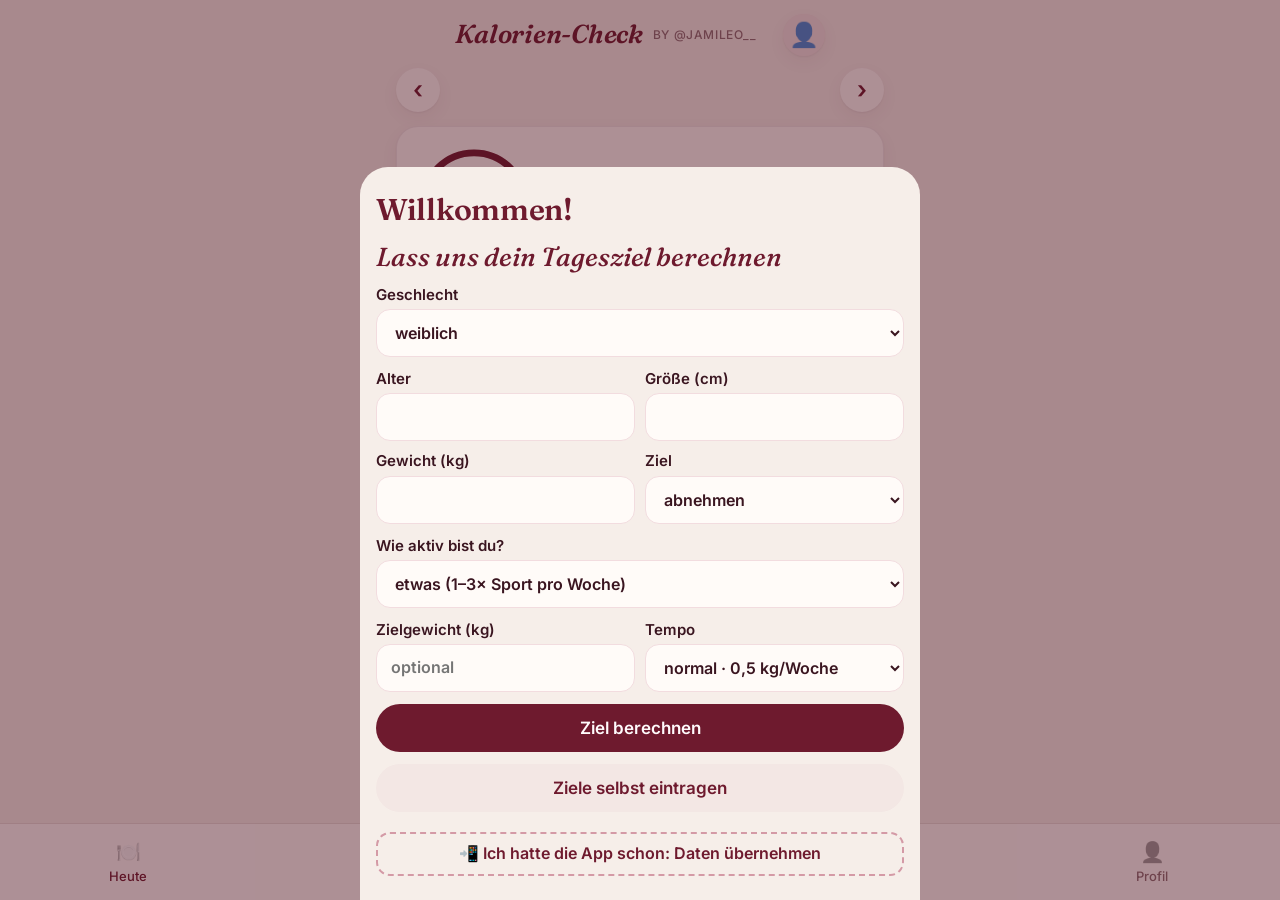
==== index.html @ defc7c7c "Neues Design „Rosé Editorial“: Fraunces und Inter, ruhigere Farben, hell als Standard - Schriften Fr" ====
<!doctype html>
<html lang="de">
<head>
<meta charset="utf-8">
<meta name="viewport" content="width=device-width, initial-scale=1, viewport-fit=cover">
<title>jamileo Kalorien-Check</title>
<meta name="description" content="Kalorien, Protein und Makros einfach tracken. Mit den Lebensmitteln aus den @jamileo__ Kalorien-Checks.">
<meta name="theme-color" content="#F6EEE9">
<meta name="apple-mobile-web-app-capable" content="yes">
<meta name="apple-mobile-web-app-status-bar-style" content="default">
<meta name="apple-mobile-web-app-title" content="Kalorien-Check">
<link rel="manifest" href="manifest.webmanifest">
<link rel="icon" href="icons/icon-192.png">
<link rel="apple-touch-icon" href="icons/apple-touch-icon.png">
<link rel="stylesheet" href="app.css?v=28">
</head>
<body>

<header class="top">
  <div class="brand">
    <span class="brush dark">Kalorien-Check</span>
    <span class="script handle">by @jamileo__</span>
    <button class="avatar avatar-mini" id="header-avatar" data-view="profile" aria-label="Profil" style="width:42px;height:42px;overflow:hidden;border-radius:50%;flex:none"></button>
  </div>
</header>

<main>
  <!-- Heute -->
  <section id="view-today" class="view">
    <div class="card notice" id="storage-hint" hidden>
      <b id="storage-hint-title"></b>
      <p id="storage-hint-text"></p>
      <div class="btn-row">
        <button class="btn ghost" id="storage-hint-close">Verstanden</button>
      </div>
    </div>
    <div class="daynav">
      <button class="icon-btn" data-day="-1" aria-label="Vorheriger Tag">‹</button>
      <div class="daylabel"><span id="day-name"></span><small id="day-date"></small></div>
      <button class="icon-btn" data-day="1" aria-label="Nächster Tag">›</button>
    </div>
    <div class="card notice refeed" id="refeed-banner" hidden></div>

    <div class="card summary">
      <div class="ring-wrap">
        <svg viewBox="0 0 120 120" class="ring" aria-hidden="true">
          <circle cx="60" cy="60" r="52" class="ring-bg"/>
          <circle cx="60" cy="60" r="52" class="ring-fg" id="ring-fg"/>
        </svg>
        <div class="ring-text">
          <span class="ring-num" id="kcal-left"></span>
          <span class="ring-sub" id="kcal-left-label"></span>
        </div>
      </div>
      <div class="sum-side">
        <div class="sum-row"><span class="emoji">🔥</span><span>Gegessen</span><b id="kcal-eaten"></b></div>
        <div class="sum-row"><span class="emoji">🎯</span><span>Ziel</span><b id="kcal-goal"></b></div>
      </div>
      <div class="avg-deficit" id="avg-deficit"></div>
    </div>

    <div class="card macros" id="macros"></div>

    <div class="card water">
      <div class="water-head">
        <span><span class="emoji">💧</span> Wasser</span>
        <b id="water-text"></b>
      </div>
      <div class="glasses" id="glasses"></div>
    </div>

    <div class="card journal" id="journal"></div>

    <button class="add-line copy" id="copy-day" hidden></button>
    <div id="meals"></div>

    <a class="card insta" href="https://www.instagram.com/jamileo__/" target="_blank" rel="noopener">
      <span class="script">Mehr Kalorien-Checks</span>
      <b>@jamileo__ auf Instagram ›</b>
    </a>
  </section>

  <!-- Trends -->
  <section id="view-week" class="view" hidden>
    <h2 class="brush dark">Trends</h2>
    <div class="seg" id="range-seg">
      <button data-range="7" class="active">7 Tage</button>
      <button data-range="30">30 Tage</button>
      <button data-range="90">90 Tage</button>
    </div>
    <div class="card" id="t-balance"></div>
    <div class="card">
      <h3>Auf einen Blick</h3>
      <p class="muted small">Tippe auf einen Wert, um den Verlauf zu sehen.</p>
      <div class="tiles" id="t-tiles"></div>
    </div>
    <div class="card">
      <h3 id="t-chart-title"></h3>
      <div class="chart" id="t-chart"></div>
      <p class="muted small" id="t-chart-note"></p>
    </div>
    <form class="card form" id="measure-form">
      <h3><span class="emoji">📏</span> Messwerte heute</h3>
      <div class="grid3">
        <label>Gewicht <span><input name="weight" type="number" step="0.1" min="20" max="400" inputmode="decimal"> kg</span></label>
        <label>Taille <span><input name="waist" type="number" step="0.5" min="30" max="250" inputmode="decimal"> cm</span></label>
        <label>Hüfte <span><input name="hip" type="number" step="0.5" min="30" max="250" inputmode="decimal"> cm</span></label>
      </div>
      <button class="btn">Speichern</button>
    </form>
    <div class="card" id="t-times"></div>
    <div class="card" id="t-cycle"></div>
    <div class="card" id="t-share"></div>
  </section>

  <!-- Ideen -->
  <section id="view-ideas" class="view" hidden>
    <h2 class="brush dark">Rezepte</h2>
    <div class="seg" id="recipe-seg">
      <button data-rtab="mine" class="active">Meine Rezepte</button>
      <button data-rtab="ideas">Ideen von jamileo</button>
    </div>
    <div id="mine-pane">
      <input type="search" id="recipe-search" placeholder="Eigene Rezepte durchsuchen …" autocomplete="off">
      <div class="chips" id="recipe-cats"></div>
      <div class="ideas" id="recipe-list"></div>
      <button class="btn" id="recipe-new">+ Neues Rezept</button>
      <details class="card paste-link">
        <summary>Rezept-Link von Freundin einfügen</summary>
        <form class="inline-form" id="paste-form">
          <input id="paste-input" placeholder="Link hier einfügen" autocomplete="off">
          <button class="btn">Übernehmen</button>
        </form>
      </details>
    </div>
    <div id="ideas-pane" hidden>
      <p class="script lead">Nachgekocht? Mit einem Tipp eintragen!</p>
      <div class="ideas" id="ideas-page"></div>
    </div>
    <a class="card insta" href="https://www.instagram.com/jamileo__/" target="_blank" rel="noopener">
      <span class="script">Neue Ideen jede Woche</span>
      <b>@jamileo__ auf Instagram ›</b>
    </a>
  </section>

  <!-- Profil -->
  <section id="view-profile" class="view" hidden>
    <h2 class="brush dark">Profil &amp; Ziele</h2>
    <div class="card me-card">
      <div class="avatar avatar-big" id="profile-avatar" style="width:112px;height:112px;overflow:hidden;border-radius:50%"></div>
      <label class="me-name">Dein Name <input id="profile-name" maxlength="30" placeholder="optional" autocomplete="given-name"></label>
      <div class="btn-row">
        <label class="btn">📷 Foto wählen<input type="file" id="avatar-file" accept="image/*" hidden></label>
        <button type="button" class="btn ghost" id="avatar-emoji-btn">😊 Avatar gestalten</button>
      </div>
      <div class="avatar-maker" id="avatar-maker" hidden>
        <p class="muted small">Emoji</p>
        <div class="emoji-grid" id="emoji-grid"></div>
        <p class="muted small">Farbe</p>
        <div class="color-row" id="color-row"></div>
      </div>
      <button type="button" class="btn danger small-btn" id="avatar-remove" hidden>Bild entfernen</button>
      <p class="muted small">Dein Bild bleibt nur auf diesem Gerät.</p>
    </div>
    </div>
    <form class="card form" id="goals-form">
      <h3>Deine Tagesziele</h3>
      <label>Kalorien <span><input type="number" name="kcal" min="800" max="6000" inputmode="numeric" required> kcal</span></label>
      <label>Protein <span><input type="number" name="p" min="0" max="400" inputmode="numeric" required> g</span></label>
      <label>Kohlenhydrate <span><input type="number" name="kh" min="0" max="800" inputmode="numeric" required> g</span></label>
      <label>Fett <span><input type="number" name="f" min="0" max="300" inputmode="numeric" required> g</span></label>
      <label>Ballaststoffe <span><input type="number" name="fib" min="0" max="100" inputmode="numeric" required> g</span></label>
      <label>Wasser <span><input type="number" name="water" min="0" max="8000" step="250" inputmode="numeric" required> ml</span></label>
      <button class="btn">Ziele speichern</button>
      <button type="button" class="btn ghost" id="recalc">Neu berechnen lassen</button>
      <div id="goal-explain"></div>
    </form>

    <form class="card form" id="settings-form">
      <h3><span class="emoji">⚙️</span> Persönliches</h3>
      <label>Zielgewicht <span><input type="number" name="goalWeight" step="0.1" min="30" max="300" inputmode="decimal" placeholder="optional"> kg</span></label>
      <label>Darstellung
        <select name="theme">
          <option value="auto">Automatisch (wie das Handy)</option>
          <option value="light">Hell</option>
          <option value="dark">Dunkel</option>
        </select>
      </label>
      <label class="check"><input type="checkbox" name="cycle"> Zyklus mittracken</label>
      <p class="muted small">Mit Zyklus-Tracking kannst du deine Periode eintragen. Die App schätzt daraus deine Zyklusphase und zeigt dir nach ein paar Monaten Muster bei Hunger, Energie und Gewicht. Alles bleibt nur auf deinem Gerät. Keine medizinische Auswertung und keine Verhütungsmethode.</p>
      <button class="btn">Speichern</button>
    </form>

    <form class="card form" id="refeed-form">
      <h3><span class="emoji">🍝</span> Refeed Day</h3>
      <p class="muted small">Ein geplanter Tag mit mehr Kalorien, vor allem aus Kohlenhydraten. Viele machen das während einer Diät ein- bis zweimal im Monat, damit das Durchhalten leichter fällt. An diesem Tag hebt die App dein Ziel automatisch an.</p>
      <label class="check"><input type="checkbox" name="on"> Refeed Day einplanen</label>
      <div class="grid2">
        <label>Wochentag
          <select name="weekday">
            <option value="1">Montag</option><option value="2">Dienstag</option><option value="3">Mittwoch</option><option value="4">Donnerstag</option>
            <option value="5">Freitag</option><option value="6" selected>Samstag</option><option value="0">Sonntag</option>
          </select>
        </label>
        <label>Rhythmus
          <select name="every"><option value="1">jede Woche</option><option value="2" selected>alle 2 Wochen</option></select>
        </label>
      </div>
      <label>Extra-Kalorien <span><input type="number" name="extra" min="100" max="1500" step="50" inputmode="numeric"> kcal</span></label>
      <p class="muted small" id="refeed-hint"></p>
      <div class="btn-row">
        <button class="btn">Speichern</button>
        <button type="button" class="btn ghost" id="refeed-ics">Erinnerung in den Kalender</button>
      </div>
    </form>

    <form class="card form" id="reminder-form">
      <h3><span class="emoji">💧</span> Trink-Erinnerung</h3>
      <p class="muted small">Web-Apps dürfen auf dem iPhone keine Erinnerungen von selbst schicken. Deshalb legt die App sie in deinem Kalender an. Dort kannst du sie jederzeit wieder löschen.</p>
      <div class="grid2">
        <label>Von <input type="time" name="from" value="09:00" required></label>
        <label>Bis <input type="time" name="to" value="19:00" required></label>
      </div>
      <label>Alle
        <select name="every"><option value="60">1 Stunde</option><option value="120" selected>2 Stunden</option><option value="180">3 Stunden</option></select>
      </label>
      <button class="btn">Erinnerungen in den Kalender</button>
    </form>

    <div class="card" id="install-card">
      <h3><span class="emoji">📱</span> Als App aufs Handy</h3>
      <p id="install-text">iPhone: In Safari auf „Teilen“ tippen, dann „Zum Home-Bildschirm“.<br>Android: Im Browser-Menü „App installieren“ oder „Zum Startbildschirm hinzufügen“.</p>
      <button class="btn" id="install-btn" hidden>App installieren</button>
    </div>

    <form class="card form" id="feedback-form" hidden>
      <h3><span class="emoji">💌</span> Feedback</h3>
      <p class="muted">Was gefällt dir, was fehlt? Welches Lebensmittel oder welche Idee wünschst du dir? Wir lesen alles!</p>
      <textarea name="message" rows="4" maxlength="2000" required placeholder="Deine Nachricht …"></textarea>
      <button class="btn">Feedback senden</button>
      <p class="muted small">Anonym: Wir sehen nur deine Nachricht, keinen Namen und keine E-Mail-Adresse.</p>
    </form>

    <div class="card">
      <h3><span class="emoji">📲</span> Daten von der alten App übernehmen</h3>
      <p class="muted">Öffne die alte App, tippe dort auf „Daten kopieren“ und komm dann hierher zurück.</p>
      <button class="btn ghost" data-move-paste>Daten einfügen</button>
    </div>

    <div class="card">
      <h3><span class="emoji">🗑️</span> Daten löschen</h3>
      <p class="muted">Löscht alle Einträge, Ziele und eigenen Lebensmittel auf diesem Gerät.</p>
      <button class="btn danger" id="reset">Alle Daten löschen</button>
    </div>

    <p class="muted small legal"><a href="datenschutz.html">Datenschutz</a> · <a href="impressum.html">Impressum</a></p>
    <p class="muted small">Alle Nährwerte sind Richtwerte. Die App ersetzt keine ärztliche oder ernährungsfachliche Beratung. Barcode-Daten: Open Food Facts (ODbL).</p>
  </section>
</main>

<nav class="tabs">
  <button data-view="today" class="active"><span class="emoji">🍽️</span>Heute</button>
  <button data-view="ideas"><span class="emoji">📖</span>Rezepte</button>
  <button class="add-fab" id="fab" aria-label="Essen hinzufügen">+</button>
  <button data-view="week"><span class="emoji">📊</span>Trends</button>
  <button data-view="profile"><span class="emoji">👤</span>Profil</button>
</nav>

<!-- Add-food sheet -->
<div class="sheet-backdrop" id="sheet" hidden>
  <div class="sheet" role="dialog" aria-modal="true" aria-labelledby="sheet-title">
    <div class="sheet-head">
      <h2 id="sheet-title" class="brush dark">Hinzufügen</h2>
      <button class="icon-btn" id="sheet-close" aria-label="Schließen">✕</button>
    </div>

    <div class="seg" id="add-tabs">
      <button data-tab="search" class="active">Liste</button>
      <button data-tab="ideas">Rezepte</button>
      <button data-tab="manual">Manuell</button>
      <button data-tab="scan">Scannen</button>
    </div>

    <div class="tab" data-tab="search">
      <form id="search-form" role="search" action="#">
        <input type="search" id="search" enterkeyhint="search" placeholder="Lebensmittel suchen …" autocomplete="off">
      </form>
      <div id="online"></div>
      <div class="chips" id="cats"></div>
      <div class="list" id="food-list"></div>
    </div>

    <div class="tab" data-tab="ideas" hidden>
      <div class="ideas compact" id="ideas-sheet"></div>
    </div>

    <form class="tab form" data-tab="manual" id="manual-form" hidden>
      <label>Name <input name="name" required maxlength="80" placeholder="z. B. Proteinriegel"></label>
      <div class="seg small" id="manual-basis">
        <button type="button" data-basis="100" class="active">pro 100 g</button>
        <button type="button" data-basis="portion">pro Portion</button>
      </div>
      <div class="grid2">
        <label>kcal <input name="kcal" type="number" step="any" min="0" inputmode="decimal" required></label>
        <label>Protein (g) <input name="p" type="number" step="any" min="0" inputmode="decimal" value="0"></label>
        <label>Kohlenhydrate (g) <input name="kh" type="number" step="any" min="0" inputmode="decimal" value="0"></label>
        <label>Fett (g) <input name="f" type="number" step="any" min="0" inputmode="decimal" value="0"></label>
        <label>Ballaststoffe (g) <input name="fib" type="number" step="any" min="0" inputmode="decimal" value="0"></label>
      </div>
      <input type="hidden" name="barcode">
      <label class="check"><input type="checkbox" name="save" checked> In „Eigene“ speichern</label>
      <button class="btn">Weiter</button>
    </form>

    <div class="tab" data-tab="scan" hidden>
      <div class="scan-box">
        <video id="scan-video" playsinline muted></video>
        <div class="scan-frame"></div>
      </div>
      <p class="muted center" id="scan-status">Die Kamera startet automatisch, sobald du hier bist.</p>
      <button class="btn" id="scan-start">Kamera starten</button>
      <form class="inline-form" id="barcode-form">
        <input id="barcode-input" inputmode="numeric" pattern="[0-9]{6,14}" placeholder="oder Barcode eintippen">
        <button class="btn">Suchen</button>
      </form>
    </div>

    <!-- Amount step, shared by all sources -->
    <form class="tab form" data-tab="amount" id="amount-form" hidden>
      <div class="pick-row">
        <div class="pick">
          <b id="pick-name"></b>
          <small id="pick-base"></small>
        </div>
        <button type="button" class="fav" id="fav-toggle" aria-label="Zu Favoriten hinzufügen">☆</button>
      </div>
      <label>Menge
        <div class="amount-row">
          <input type="number" id="amount" min="0" step="any" inputmode="decimal" required aria-label="Menge">
          <select id="amount-unit" aria-label="Einheit"></select>
        </div>
      </label>
      <div class="chips" id="quick-amounts"></div>
      <div class="grid2">
        <label>Mahlzeit
          <select id="slot"></select>
        </label>
        <label>Uhrzeit
          <input type="time" id="entry-time">
        </label>
      </div>
      <div class="preview" id="pick-preview"></div>
      <button class="btn" id="amount-submit">Hinzufügen</button>
      <button type="button" class="btn danger" id="entry-delete" hidden>Eintrag löschen</button>
    </form>
  </div>
</div>

<!-- First start -->
<div class="sheet-backdrop" id="onboard" hidden>
  <div class="sheet">
    <h2 class="brush dark">Willkommen!</h2>
    <p class="script lead">Lass uns dein Tagesziel berechnen</p>
    <form class="form" id="onboard-form">
      <label>Geschlecht
        <select name="sex"><option value="w">weiblich</option><option value="m">männlich</option><option value="d">divers / keine Angabe</option></select>
      </label>
      <div class="grid2">
        <label>Alter <input name="age" type="number" min="14" max="100" inputmode="numeric" required></label>
        <label>Größe (cm) <input name="height" type="number" min="120" max="230" inputmode="numeric" required></label>
        <label>Gewicht (kg) <input name="weight" type="number" step="0.1" min="35" max="300" inputmode="decimal" required></label>
        <label>Ziel
          <select name="goal"><option value="lose">abnehmen</option><option value="keep">halten</option><option value="gain">zunehmen</option></select>
        </label>
      </div>
      <label>Wie aktiv bist du?
        <select name="activity">
          <option value="1.2">kaum (Büro, wenig Bewegung)</option>
          <option value="1.375" selected>etwas (1–3× Sport pro Woche)</option>
          <option value="1.55">aktiv (3–5× Sport pro Woche)</option>
          <option value="1.725">sehr aktiv (fast täglich Sport)</option>
        </select>
      </label>
      <div class="grid2" id="pace-row">
        <label>Zielgewicht (kg) <input name="goalWeight" type="number" step="0.1" min="35" max="300" inputmode="decimal" placeholder="optional"></label>
        <label>Tempo
          <select name="pace">
            <option value="0.25">gemütlich · 0,25 kg/Woche</option>
            <option value="0.5" selected>normal · 0,5 kg/Woche</option>
            <option value="0.75">zügig · 0,75 kg/Woche</option>
          </select>
        </label>
      </div>
      <div class="preview" id="onboard-preview" hidden></div>
      <div id="onboard-explain" hidden></div>
      <button class="btn">Ziel berechnen</button>
      <button type="button" class="btn ghost" id="onboard-skip">Ziele selbst eintragen</button>
      <button type="button" class="add-line" data-move-paste>📲 Ich hatte die App schon: Daten übernehmen</button>
    </form>
  </div>
</div>

<!-- Recipe editor -->
<div class="sheet-backdrop" id="recipe-sheet" hidden>
  <div class="sheet" role="dialog" aria-modal="true" aria-labelledby="recipe-title">
    <div class="sheet-head">
      <h2 id="recipe-title" class="brush dark">Neues Rezept</h2>
      <button class="icon-btn" id="recipe-close" aria-label="Schließen">✕</button>
    </div>
    <form class="form" id="recipe-form">
      <label>Name <input name="title" required maxlength="80" placeholder="z. B. Overnight Oats"></label>
      <div class="grid2">
        <label>Kategorie <select name="cat"></select></label>
        <label>Portionen <input name="portions" type="number" min="1" max="20" step="1" value="1" inputmode="numeric" required></label>
      </div>
      <h3>Zutaten</h3>
      <div id="ing-list"></div>
      <div class="ing-search">
        <input type="search" id="ing-search" placeholder="Zutat hinzufügen …" autocomplete="off">
        <div class="list" id="ing-results"></div>
      </div>
      <label>Zubereitung <textarea name="text" rows="3" maxlength="1500" placeholder="optional"></textarea></label>
      <div class="preview" id="recipe-preview"></div>
      <button class="btn">Rezept speichern</button>
      <button type="button" class="btn danger" id="recipe-delete" hidden>Rezept löschen</button>
    </form>
  </div>
</div>

<div class="toast" id="toast" role="status" aria-live="polite"></div>

<script src="config.js?v=28"></script>
<script src="foods.js?v=28"></script>
<script src="app.js?v=28"></script>
<script src="journal.js?v=28"></script>
<script src="trends.js?v=28"></script>
<script src="recipes.js?v=28"></script>
<script src="share.js?v=28"></script>
<script src="profile.js?v=28"></script>
<script src="feedback.js?v=28"></script>
<script src="main.js?v=28"></script>
</body>
</html>
---- app.css ----
@font-face { font-family: "Inter"; src: url("fonts/Inter.woff2") format("woff2"); font-weight: 100 900; font-display: swap; }
@font-face { font-family: "Fraunces"; src: url("fonts/Fraunces.woff2") format("woff2"); font-weight: 100 900; font-display: swap; }
@font-face { font-family: "Fraunces"; src: url("fonts/Fraunces-Italic.woff2") format("woff2"); font-weight: 100 900; font-style: italic; font-display: swap; }

:root {
  color-scheme: light;
  --creme: #F6EEE9;
  --weiss: #FFFBF8;
  --rosa: #F2DCDF;
  --rosa-hell: #F3E7E4;
  --rosa-mittel: #D49AA6;
  --bordeaux: #6E1A2E;
  --bordeaux-dunkel: #4A0F1E;
  --text: #3A1520;
  --muted: #8C6E73;
  --line: rgba(58, 21, 32, .08);
  --ok: #3F7A4F;
  --warn: #B4472F;
  --shadow: 0 1px 2px rgba(58, 21, 32, .06), 0 6px 18px rgba(58, 21, 32, .05);
  --radius: 22px;
  --serif: "Fraunces", Georgia, serif;
  --tab-h: 76px;
  --on-accent: #FFFBFC;
  --good-bg: #E4F1E7;
}

* { box-sizing: border-box; }
html, body { margin: 0; overflow-x: hidden; }
body {
  background: var(--creme);
  color: var(--text);
  font-family: "Inter", system-ui, -apple-system, "Segoe UI", sans-serif;
  font-size: 16px;
  line-height: 1.35;
  -webkit-tap-highlight-color: transparent;
  padding-bottom: calc(var(--tab-h) + 24px + env(safe-area-inset-bottom));
}
button, input, select { font: inherit; color: inherit; }
h2, h3 { margin: 0; line-height: 1.1; }
h3 { font-family: var(--serif); font-size: 21px; font-weight: 600; letter-spacing: -0.01em; margin-bottom: 10px; }
a { color: inherit; }
[hidden] { display: none !important; }

.emoji { font-family: "Apple Color Emoji", "Noto Color Emoji", "Segoe UI Emoji", sans-serif; font-weight: 400; }
.script { font-family: var(--serif); font-style: italic; font-weight: 500; }
.muted { color: var(--muted); }
.small { font-size: 14px; }
.center { text-align: center; }

/* Page titles and the wordmark: serif, in the accent color */
.brush { display: inline-block; font-family: var(--serif); font-weight: 600; letter-spacing: -0.01em; }
.brush.dark { color: var(--bordeaux); }
h2.brush { font-size: 30px; margin: 8px 0 14px; }

.top { padding: calc(14px + env(safe-area-inset-top)) 16px 4px; }
.brand { display: flex; align-items: center; gap: 10px; }
.brand .brush { font-size: 26px; font-style: italic; white-space: nowrap; }
.brand .handle { font-family: inherit; font-style: normal; font-size: 12px; font-weight: 500; letter-spacing: .05em; text-transform: uppercase; color: var(--muted); white-space: nowrap; min-width: 0; overflow: hidden; text-overflow: ellipsis; }

main { max-width: 520px; margin: 0 auto; padding: 8px 16px; }
.view { display: flex; flex-direction: column; gap: 14px; }

.card {
  background: var(--weiss);
  border-radius: var(--radius);
  padding: 18px;
  box-shadow: var(--shadow);
}

.icon-btn {
  width: 44px; height: 44px; border-radius: 50%;
  border: 0; background: var(--weiss); box-shadow: var(--shadow);
  font-size: 24px; font-weight: 600; color: var(--bordeaux); cursor: pointer;
}

.btn {
  display: inline-flex; align-items: center; justify-content: center;
  min-height: 48px; padding: 8px 22px; border-radius: 999px; border: 0;
  background: var(--bordeaux); color: var(--on-accent); font-weight: 600; font-size: 17px; cursor: pointer;
}
.btn.ghost { background: var(--rosa-hell); color: var(--bordeaux); }
.btn.danger { background: transparent; color: var(--warn); }
.btn:active { transform: scale(.97); }
.btn-row { display: flex; gap: 10px; flex-wrap: wrap; margin: 10px 0 4px; }

input, select {
  width: 100%; min-height: 48px; padding: 8px 14px; border-radius: 14px;
  border: 1px solid var(--rosa); background: var(--weiss); font-size: 16px;
}
input:focus, select:focus { outline: none; border-color: var(--bordeaux); }

/* Day navigation */
.daynav { display: flex; align-items: center; justify-content: space-between; }
.daylabel { text-align: center; display: flex; flex-direction: column; }
.daylabel span { font-family: var(--serif); font-size: 24px; font-weight: 600; }
.daylabel small { color: var(--muted); font-size: 15px; }

/* Summary ring */
.summary { display: grid; grid-template-columns: auto minmax(0, 1fr); align-items: center; gap: 14px; }
.avg-deficit { grid-column: 1 / -1; border-top: 1px solid var(--line); padding-top: 12px; font-size: 14px; }
.avg-deficit:empty { display: none; }
.avg-deficit .row { display: flex; justify-content: space-between; gap: 10px; font-weight: 500; }
.avg-deficit .row b { font-weight: 600; white-space: nowrap; }
.avg-deficit .row b.good { color: var(--ok); }
.avg-deficit .row b.bad { color: var(--warn); }
.avg-deficit p { margin: 8px 0 0; color: var(--muted); }
.entry .t { color: var(--bordeaux); font-weight: 600; }

/* Journal */
.journal { display: flex; flex-direction: column; gap: 12px; }
.journal .meal-head { margin: 0; }
.j-row { display: grid; grid-template-columns: 1fr; gap: 4px; }
.j-label { font-weight: 600; }
.j-scale { display: grid; grid-template-columns: repeat(5, 1fr); gap: 6px; }
.j-dot { min-height: 44px; border: 0; border-radius: 12px; background: var(--rosa-hell); color: var(--bordeaux); font-weight: 600; cursor: pointer; }
.j-dot.on { background: var(--bordeaux); color: var(--on-accent); }
.j-ends { display: flex; justify-content: space-between; color: var(--muted); }
.j-choice { display: flex; gap: 8px; flex-wrap: wrap; }
.j-choice .chip, .j-cycle .chip { box-shadow: none; background: var(--rosa-hell); }
.j-choice .chip.active, .j-cycle .chip.active { background: var(--bordeaux); color: var(--on-accent); }
.j-cycle { display: flex; flex-direction: column; gap: 6px; align-items: flex-start; border-top: 1px solid var(--line); padding-top: 10px; }
.ring-wrap { position: relative; width: 118px; height: 118px; flex: none; }
.ring { width: 100%; height: 100%; transform: rotate(-90deg); }
.ring circle { fill: none; stroke-width: 7; }
.ring-bg { stroke: var(--rosa-hell); }
.ring-fg { stroke: var(--bordeaux); stroke-linecap: round; transition: stroke-dashoffset .5s ease; }
.ring-fg.over { stroke: var(--warn); }
.ring-text { position: absolute; inset: 0; display: flex; flex-direction: column; align-items: center; justify-content: center; }
.ring-num { font-family: var(--serif); font-size: 32px; font-weight: 600; line-height: 1; }
.ring-sub { font-size: 14px; color: var(--muted); }
.sum-side { flex: 1; display: flex; flex-direction: column; gap: 10px; }
.sum-row { display: grid; grid-template-columns: 1fr auto; align-items: center; gap: 6px; }
.sum-row b { font-family: var(--serif); font-size: 19px; font-weight: 600; white-space: nowrap; }

/* Macro bars */
.macros { display: grid; gap: 12px; }
.macro-top { display: flex; justify-content: space-between; font-weight: 500; }
.macro-top b { font-weight: 600; }
.bar { height: 8px; border-radius: 4px; background: var(--rosa-hell); overflow: hidden; margin-top: 4px; }
.bar i { display: block; height: 100%; border-radius: 4px; background: var(--bordeaux); transition: width .5s ease; }
.bar i.over { background: var(--warn); }

/* Water */
.water-head { display: flex; justify-content: space-between; font-weight: 600; margin-bottom: 10px; }
.glasses { display: flex; flex-wrap: wrap; gap: 8px; }
.glass {
  width: 44px; height: 52px; border: 0; cursor: pointer; padding: 0;
  border-radius: 6px 6px 14px 14px; background: var(--rosa-hell);
  position: relative; overflow: hidden;
}
.glass::after { content: ""; position: absolute; left: 0; right: 0; bottom: 0; height: 0; background: #7FB7D9; transition: height .3s ease; }
.glass.full::after { height: 78%; }

/* Meals */
.meal-head { display: flex; justify-content: space-between; align-items: center; margin-bottom: 6px; }
.meal-head h3 { margin: 0; }
.meal-head small { color: var(--muted); font-weight: 600; }
.entry {
  display: grid; grid-template-columns: 1fr auto; gap: 2px 10px; width: 100%;
  padding: 10px 0; border: 0; border-top: 1px solid var(--line); background: none; text-align: left; cursor: pointer;
}
.entry .n { font-weight: 600; }
.entry .k { font-weight: 600; text-align: right; }
.entry .d { grid-column: 1 / -1; font-size: 14px; color: var(--muted); }
.add-line { margin-top: 8px; width: 100%; min-height: 44px; border: 2px dashed var(--rosa-mittel); border-radius: 14px; background: none; color: var(--bordeaux); font-weight: 600; cursor: pointer; }
.empty { color: var(--muted); font-size: 15px; margin: 4px 0 0; }

.notice { background: var(--rosa); }
.legal a { color: var(--bordeaux); font-weight: 600; }
.notice p { margin: 6px 0 0; }
.insta { display: flex; flex-direction: column; align-items: center; text-decoration: none; background: var(--rosa); text-align: center; }
.insta .script { font-size: 24px; }

/* Tabs */
.tabs {
  position: fixed; left: 0; right: 0; bottom: 0; z-index: 10;
  display: grid; grid-template-columns: repeat(5, 1fr); align-items: center;
  height: calc(var(--tab-h) + env(safe-area-inset-bottom)); padding-bottom: env(safe-area-inset-bottom);
  background: var(--weiss); box-shadow: 0 -1px 0 var(--line);
}
.tabs button { border: 0; background: none; display: flex; flex-direction: column; align-items: center; gap: 2px; font-weight: 500; font-size: 14px; color: var(--muted); cursor: pointer; padding: 6px 0; }
.tabs button .emoji { font-size: 22px; }
.tabs button.active { color: var(--bordeaux); }
.tabs .add-fab {
  justify-self: center; width: 64px; height: 64px; border-radius: 50%; margin-top: -26px;
  background: var(--bordeaux); color: var(--on-accent); font-size: 34px; font-weight: 300; line-height: 1;
  box-shadow: 0 8px 20px rgba(110, 26, 46, .25);
}
.tabs button[data-view="today"] { order: -2; }
.tabs button[data-view="ideas"] { order: -1; }
.tabs button { font-size: 13px; }

/* Ideas */
.ideas { display: grid; gap: 14px; }
.idea { padding: 0; overflow: hidden; }
.idea img { display: block; width: 100%; aspect-ratio: 4 / 3; object-fit: cover; background: var(--rosa-hell); }
.idea-body { padding: 14px 18px 18px; display: flex; flex-direction: column; gap: 8px; }
.idea-body h3 { margin: 0; font-size: 22px; }
.idea-body p { margin: 0; }
.idea-macros { font-weight: 600; }
.idea details { font-size: 15px; }
.idea summary { font-weight: 600; color: var(--bordeaux); cursor: pointer; }
.idea ul { margin: 6px 0 0; padding-left: 20px; color: var(--muted); }
.ideas.compact .idea { display: grid; grid-template-columns: 110px 1fr; }
.ideas.compact .idea img { height: 100%; aspect-ratio: auto; }
.ideas.compact .idea-body { padding: 12px 14px; gap: 6px; }
.ideas.compact .idea-body h3 { font-size: 18px; }
.ideas.compact .btn { min-height: 40px; font-size: 15px; padding: 6px 14px; }
textarea { width: 100%; padding: 10px 14px; border-radius: 14px; border: 2px solid var(--rosa); background: var(--weiss); font: inherit; font-size: 17px; resize: vertical; }
textarea:focus { outline: none; border-color: var(--bordeaux); }

/* Sheets */
.sheet-backdrop { position: fixed; inset: 0; z-index: 20; background: rgba(74, 15, 30, .45); display: flex; align-items: flex-end; justify-content: center; }
.sheet {
  width: 100%; max-width: 560px; max-height: 92vh; overflow-y: auto;
  background: var(--creme); border-radius: 28px 28px 0 0;
  padding: 18px 16px calc(24px + env(safe-area-inset-bottom));
  animation: up .25s ease;
}
@keyframes up { from { transform: translateY(40px); opacity: 0; } }
.sheet-head { display: flex; justify-content: space-between; align-items: center; }
.lead { font-size: 26px; color: var(--bordeaux); margin: 0 0 10px; }

.seg { display: grid; grid-auto-flow: column; grid-auto-columns: 1fr; gap: 4px; background: var(--rosa-hell); padding: 4px; border-radius: 999px; margin-bottom: 14px; }
.seg button { border: 0; background: none; min-height: 40px; border-radius: 999px; font-weight: 600; color: var(--bordeaux); cursor: pointer; font-size: 15px; }
.seg button.active { background: var(--bordeaux); color: var(--on-accent); }
.seg.small { margin: 4px 0; }

.chips { display: flex; gap: 8px; overflow-x: auto; padding: 10px 0; scrollbar-width: none; }
.chip { flex: none; border: 0; border-radius: 999px; padding: 6px 14px; min-height: 44px; background: var(--weiss); color: var(--bordeaux); font-weight: 600; font-size: 15px; box-shadow: var(--shadow); cursor: pointer; }
#quick-amounts { flex-wrap: wrap; overflow: visible; }
.chip.active { background: var(--bordeaux); color: var(--on-accent); }

.list { display: flex; flex-direction: column; gap: 8px; }
.food {
  display: grid; grid-template-columns: 1fr auto; gap: 2px 10px; align-items: center;
  padding: 12px 14px; border: 0; border-radius: 16px; background: var(--weiss); box-shadow: var(--shadow); text-align: left; cursor: pointer;
}
.food .n { font-weight: 600; }
.food .k { font-weight: 600; white-space: nowrap; }
.food .d { grid-column: 1 / -1; font-size: 14px; color: var(--muted); }

.plan { margin-bottom: 12px; }
#online:not(:empty) { margin: 10px 0 4px; }
#online .online-head { margin-top: 6px; }
.loading-dots::after { content: ""; animation: dots 1.2s steps(4) infinite; }
@keyframes dots { 0% { content: ""; } 25% { content: "."; } 50% { content: ".."; } 75% { content: "..."; } }
.online-head { margin: 18px 0 10px; }
.plan p { margin: 4px 0 10px; }

.form { display: flex; flex-direction: column; gap: 12px; }
.form label { display: flex; flex-direction: column; gap: 4px; font-weight: 600; font-size: 15px; }
.form label > span { display: flex; align-items: center; gap: 8px; font-weight: 600; }
.form label > span input { flex: 1; }
.form label.check { flex-direction: row; align-items: center; gap: 10px; }
.form label.check input { width: 22px; min-height: 22px; accent-color: var(--bordeaux); }
#goals-form label { flex-direction: row; justify-content: space-between; align-items: center; }
#goals-form label > span { width: 60%; }
.grid2 { display: grid; grid-template-columns: 1fr 1fr; gap: 10px; }

.inline-form { display: flex; gap: 8px; align-items: center; margin: 10px 0; }
.inline-form input { flex: 1; }

.pick { display: flex; flex-direction: column; }
.amount-row { display: grid; grid-template-columns: 1fr 1.4fr; gap: 8px; }
.amount-row select:disabled { opacity: 1; background: var(--rosa-hell); }
.pick b { font-size: 22px; }
.pick small { color: var(--muted); }
.preview { display: grid; grid-template-columns: repeat(4, 1fr); gap: 6px; background: var(--weiss); border-radius: 18px; padding: 12px; box-shadow: var(--shadow); text-align: center; }
.preview div { display: flex; flex-direction: column; }
.preview b { font-size: 20px; }
.preview small { color: var(--muted); font-size: 13px; }

/* Scanner */
.scan-box { position: relative; aspect-ratio: 4 / 3; border-radius: 20px; overflow: hidden; background: var(--bordeaux-dunkel); }
.scan-box video { width: 100%; height: 100%; object-fit: cover; }
.scan-frame { position: absolute; left: 12%; right: 12%; top: 32%; bottom: 32%; border: 3px solid var(--rosa); border-radius: 14px; box-shadow: 0 0 0 999px rgba(0, 0, 0, .25); }

/* Charts */
.chart svg { width: 100%; height: auto; display: block; }
.chart text { font-family: "Inter", system-ui, sans-serif; fill: var(--muted); font-size: 12px; }

.toast {
  position: fixed; left: 50%; top: calc(12px + env(safe-area-inset-top)); z-index: 30;
  transform: translateX(-50%) translateY(-20px); opacity: 0; pointer-events: none;
  background: var(--bordeaux); color: var(--on-accent); padding: 10px 20px; border-radius: 18px; font-weight: 600;
  transition: opacity .2s, transform .2s; max-width: calc(100% - 32px); text-align: center;
}
.toast.show { opacity: 1; transform: translateX(-50%) translateY(0); }

@media (min-width: 700px) {
  .brand { justify-content: center; }
}

/* Trends */
.grid3 { display: grid; grid-template-columns: repeat(3, 1fr); gap: 8px; }
.grid3 label > span { flex-direction: column; align-items: stretch; gap: 2px; }
.big-stat { display: flex; flex-direction: column; margin: 4px 0 12px; }
.big-stat b { font-size: 34px; line-height: 1.1; }
.big-stat.good b { color: var(--ok); }
.big-stat.bad b { color: var(--warn); }
.stat-row { display: grid; grid-template-columns: repeat(3, 1fr); gap: 8px; text-align: center; background: var(--rosa-hell); border-radius: 16px; padding: 10px 6px; margin: 8px 0; }
.stat-row div { display: flex; flex-direction: column; }
.stat-row b { font-size: 20px; }
.stat-row small { color: var(--muted); font-size: 12px; line-height: 1.2; }
.tiles { display: grid; grid-template-columns: 1fr 1fr; gap: 8px; }
.tile { display: flex; flex-direction: column; align-items: flex-start; text-align: left; gap: 1px; border: 2px solid var(--rosa-hell); background: var(--weiss); border-radius: 16px; padding: 10px 12px; cursor: pointer; color: var(--text); }
.tile.active { border-color: var(--bordeaux); background: var(--rosa-hell); }
.tile small { color: var(--muted); font-weight: 600; }
.tile b { font-size: 20px; }
.tile b em { font-style: normal; font-size: 13px; color: var(--muted); }
.tile span { font-size: 12px; color: var(--muted); }
.tile .trend { color: var(--bordeaux); font-weight: 600; }
.nut { margin: 8px 0; }
.nut-top { display: flex; justify-content: space-between; gap: 8px; font-weight: 600; font-size: 15px; }
.nut-top small { color: var(--muted); font-weight: 500; }
.bar i.full { background: var(--ok); }
.bar i.low { background: linear-gradient(90deg, var(--rosa-mittel), var(--warn)); }
.hint { background: var(--rosa-hell); border-radius: 14px; padding: 10px 12px; margin: 10px 0 0; font-size: 15px; }
.hint.good { background: var(--good-bg); }
h4 { margin: 14px 0 4px; font-size: 17px; }
.gap { border-left: 4px solid var(--warn); padding: 4px 0 4px 10px; margin: 8px 0; font-size: 15px; }
.gap span { color: var(--muted); }
.table-wrap { overflow-x: auto; }
.cycle-table { width: 100%; border-collapse: collapse; font-size: 13px; text-align: center; }
.cycle-table th, .cycle-table td { padding: 6px 4px; border-bottom: 1px solid var(--rosa-hell); }
.cycle-table thead th { font-size: 12px; color: var(--muted); }
.cycle-table tbody th { text-align: left; font-weight: 600; }

/* Recipes */
.recipe .idea-body { gap: 6px; }
.tag-cat { align-self: flex-start; background: var(--rosa-hell); color: var(--bordeaux); font-weight: 600; font-size: 13px; padding: 2px 10px; border-radius: 999px; }
.recipe .btn-row { margin: 4px 0 0; }
.recipe .btn-row .btn { flex: 1; min-height: 42px; padding: 6px 12px; font-size: 15px; }
.ideas.compact .recipe { display: block; }
#recipe-search { margin-top: 2px; }
#recipe-new { width: 100%; margin-top: 4px; }
.empty-state p { margin: 6px 0 0; }
.paste-link summary { font-weight: 600; color: var(--bordeaux); cursor: pointer; }
.ing { display: grid; grid-template-columns: 1fr 84px 26px 44px; gap: 6px; align-items: center; padding: 6px 0; border-bottom: 2px solid var(--rosa-hell); }
.ing-name { font-weight: 600; font-size: 15px; }
.ing input { min-height: 40px; padding: 4px 8px; }
.ing-unit { color: var(--muted); font-weight: 600; }
.icon-btn.small { width: 44px; height: 44px; font-size: 16px; box-shadow: none; background: var(--rosa-hell); }
.ing-search { display: flex; flex-direction: column; gap: 6px; }
.span4 { grid-column: 1 / -1; margin: 0; }

/* Sharing */
#share-week { width: 100%; margin-top: 4px; }
.challenge { border-top: 1px solid var(--line); padding-top: 8px; margin-top: 8px; }
.challenge p { margin: 4px 0 0; }
.challenge .btn-row { margin: 6px 0 0; }
.small-btn { min-height: 44px; padding: 4px 14px; font-size: 14px; }
.challenge-form { margin-top: 12px; }

/* Favorites & copy */
.pick-row { display: flex; align-items: flex-start; justify-content: space-between; gap: 10px; }
.fav { flex: none; width: 48px; height: 48px; border-radius: 50%; border: 0; background: var(--weiss); box-shadow: var(--shadow); font-size: 26px; color: var(--bordeaux); cursor: pointer; }
.fav.on { background: var(--bordeaux); color: #FFD45C; }
.list-head { margin: 10px 0 2px; font-size: 16px; color: var(--muted); }
.add-line.copy { border-style: solid; border-color: var(--rosa); background: var(--rosa-hell); }
#copy-day { min-height: 48px; }
.hitrate { display: grid; grid-template-columns: 1fr auto; gap: 4px 8px; margin: 10px 0; font-size: 15px; }
.hitrate .bar { grid-column: 1 / -1; margin: 0; }
.explain { margin: 4px 0 0; padding-left: 18px; font-size: 15px; line-height: 1.45; }
.explain li { margin: 3px 0; }
#goal-explain summary { font-weight: 600; color: var(--bordeaux); cursor: pointer; }

/* Dark mode: follows the system unless chosen in the profile */
@media (prefers-color-scheme: dark) {
  :root:not([data-theme="light"]) {
  color-scheme: dark;
  --creme: #17100F;
  --weiss: #221817;
  --rosa: #3A2629;
  --rosa-hell: #2F2222;
  --rosa-mittel: #9B5D69;
  --bordeaux: #E7A0AE;
  --bordeaux-dunkel: #F5EAE6;
  --text: #F5EAE6;
  --muted: #B39C98;
  --line: rgba(255, 255, 255, .07);
  --on-accent: #2A1418;
  --ok: #6FBF82;
  --warn: #E2775C;
  --good-bg: #233A2B;
  --shadow: 0 8px 24px rgba(0, 0, 0, .35);
  }
}
:root[data-theme="dark"] {
  color-scheme: dark;
  --creme: #17100F;
  --weiss: #221817;
  --rosa: #3A2629;
  --rosa-hell: #2F2222;
  --rosa-mittel: #9B5D69;
  --bordeaux: #E7A0AE;
  --bordeaux-dunkel: #F5EAE6;
  --text: #F5EAE6;
  --muted: #B39C98;
  --line: rgba(255, 255, 255, .07);
  --on-accent: #2A1418;
  --ok: #6FBF82;
  --warn: #E2775C;
  --good-bg: #233A2B;
  --shadow: 0 8px 24px rgba(0, 0, 0, .35);
}
/* Chart colors are SVG attributes; map them to the theme */
.chart [fill="#6E1A2E"] { fill: var(--bordeaux); }
.chart [stroke="#6E1A2E"] { stroke: var(--bordeaux); }
.chart [fill="#E9A9BA"] { fill: var(--rosa-mittel); }
.chart [fill="#FCEBF0"] { fill: var(--rosa-hell); }
.chart [fill="#B4472F"] { fill: var(--warn); }

@keyframes slideL { from { transform: translateX(30px); opacity: .4; } }
@keyframes slideR { from { transform: translateX(-30px); opacity: .4; } }
.daynav.slide-l { animation: slideL .25s ease; }
.daynav.slide-r { animation: slideR .25s ease; }
.notice.refeed { background: #FFE9C7; color: #4A2A0F; }
.notice.refeed p { margin: 4px 0 8px; }
@media (prefers-color-scheme: dark) { :root:not([data-theme="light"]) .notice.refeed { background: #4A3417; color: #FBE7C8; } }
:root[data-theme="dark"] .notice.refeed { background: #4A3417; color: #FBE7C8; }

/* Avatar */
.avatar { border-radius: 50%; overflow: hidden; padding: 0; border: 0; background: var(--rosa); display: flex; align-items: center; justify-content: center; flex: none; }
.avatar img { width: 100%; height: 100%; object-fit: cover; display: block; }
.avatar .emoji, .avatar .initials { width: 100%; height: 100%; display: flex; align-items: center; justify-content: center; }
.avatar .initials { background: var(--bordeaux); color: var(--on-accent); font-weight: 600; }
.avatar .neutral { background: var(--rosa-hell); opacity: .8; }
.avatar-mini { width: 42px; height: 42px; margin-left: auto; font-size: 24px; cursor: pointer; box-shadow: var(--shadow); }
.avatar-mini .initials { font-size: 17px; }
.avatar-big { width: 112px; height: 112px; font-size: 60px; margin: 0 auto; box-shadow: var(--shadow); }
.avatar-big .initials { font-size: 40px; }
.me-card { display: flex; flex-direction: column; gap: 12px; }
.me-card .btn-row { justify-content: center; margin: 0; }
.me-card > p { text-align: center; margin: 0; }
.me-name { display: flex; flex-direction: column; gap: 4px; font-weight: 600; font-size: 15px; }
.emoji-grid { display: grid; grid-template-columns: repeat(auto-fill, minmax(44px, 1fr)); gap: 6px; }
.emoji-pick { aspect-ratio: 1; border: 2px solid transparent; border-radius: 12px; background: var(--rosa-hell); font-size: 22px; cursor: pointer; min-height: 44px; }
.emoji-pick.on { border-color: var(--bordeaux); }
.color-row { display: flex; gap: 8px; flex-wrap: wrap; }
.color-pick { width: 44px; height: 44px; border-radius: 50%; border: 3px solid var(--weiss); box-shadow: 0 0 0 2px var(--rosa); cursor: pointer; }
.color-pick.on { box-shadow: 0 0 0 3px var(--bordeaux); }
.avatar-maker p { margin: 0; }
@media (min-width: 700px) { .avatar-mini { margin-left: 16px; } }

/* Clean look: no emoji in front of headings, numbers and rows; quieter tab icons */
h3 .emoji, .macro-top .emoji, .sum-row .emoji, .water-head .emoji, .meal-head .emoji { display: none; }
.sum-row > .emoji { display: none; }
.tabs button .emoji { filter: grayscale(1); opacity: .65; font-size: 20px; }
.tabs button.active .emoji { filter: none; opacity: 1; }
.card { border: 1px solid var(--line); }
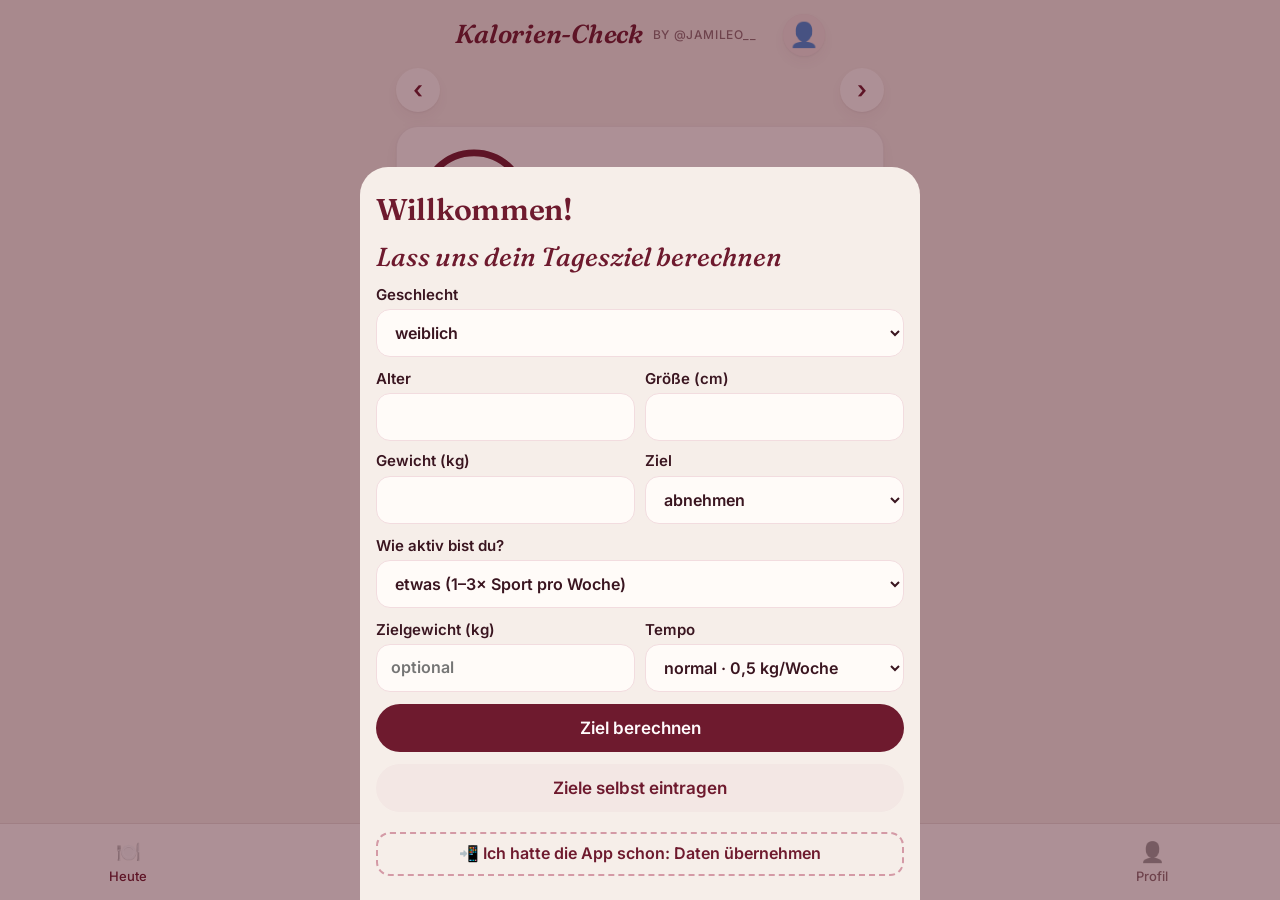
==== commit 4a10b602: "Darstellung als eigene Karte im Profil, wirkt sofort ohne Speichern Co-Authored-By: Claude Opus 5.5 " ====
--- a/index.html
+++ b/index.html
@@ -12,7 +12,7 @@
 <link rel="manifest" href="manifest.webmanifest">
 <link rel="icon" href="icons/icon-192.png">
 <link rel="apple-touch-icon" href="icons/apple-touch-icon.png">
-<link rel="stylesheet" href="app.css?v=28">
+<link rel="stylesheet" href="app.css?v=30">
 </head>
 <body>
 
@@ -61,6 +61,10 @@
 
     <div class="card macros" id="macros"></div>
 
+    <button class="add-line copy" id="copy-day" hidden></button>
+    <h3 class="section-head">Mahlzeiten</h3>
+    <div class="card meals" id="meals"></div>
+
     <div class="card water">
       <div class="water-head">
         <span><span class="emoji">💧</span> Wasser</span>
@@ -70,9 +74,6 @@
     </div>
 
     <div class="card journal" id="journal"></div>
-
-    <button class="add-line copy" id="copy-day" hidden></button>
-    <div id="meals"></div>
 
     <a class="card insta" href="https://www.instagram.com/jamileo__/" target="_blank" rel="noopener">
       <span class="script">Mehr Kalorien-Checks</span>
@@ -163,6 +164,15 @@
       <p class="muted small">Dein Bild bleibt nur auf diesem Gerät.</p>
     </div>
     </div>
+    <div class="card">
+      <h3>Darstellung</h3>
+      <div class="seg" id="theme-pick">
+        <button type="button" data-theme-pick="light">☀️ Hell</button>
+        <button type="button" data-theme-pick="dark">🌙 Dunkel</button>
+        <button type="button" data-theme-pick="auto">Wie Handy</button>
+      </div>
+    </div>
+
     <form class="card form" id="goals-form">
       <h3>Deine Tagesziele</h3>
       <label>Kalorien <span><input type="number" name="kcal" min="800" max="6000" inputmode="numeric" required> kcal</span></label>
@@ -179,13 +189,6 @@
     <form class="card form" id="settings-form">
       <h3><span class="emoji">⚙️</span> Persönliches</h3>
       <label>Zielgewicht <span><input type="number" name="goalWeight" step="0.1" min="30" max="300" inputmode="decimal" placeholder="optional"> kg</span></label>
-      <label>Darstellung
-        <select name="theme">
-          <option value="auto">Automatisch (wie das Handy)</option>
-          <option value="light">Hell</option>
-          <option value="dark">Dunkel</option>
-        </select>
-      </label>
       <label class="check"><input type="checkbox" name="cycle"> Zyklus mittracken</label>
       <p class="muted small">Mit Zyklus-Tracking kannst du deine Periode eintragen. Die App schätzt daraus deine Zyklusphase und zeigt dir nach ein paar Monaten Muster bei Hunger, Energie und Gewicht. Alles bleibt nur auf deinem Gerät. Keine medizinische Auswertung und keine Verhütungsmethode.</p>
       <button class="btn">Speichern</button>
@@ -265,6 +268,20 @@
   <button data-view="week"><span class="emoji">📊</span>Trends</button>
   <button data-view="profile"><span class="emoji">👤</span>Profil</button>
 </nav>
+
+<!-- One meal in detail: totals and every entry -->
+<div class="sheet-backdrop" id="meal-sheet" hidden>
+  <div class="sheet" role="dialog" aria-modal="true" aria-labelledby="meal-title">
+    <div class="sheet-head">
+      <h2 id="meal-title" class="brush dark"></h2>
+      <button class="icon-btn" id="meal-close" aria-label="Schließen">✕</button>
+    </div>
+    <p class="muted meal-sub" id="meal-sub"></p>
+    <div class="meal-stats" id="meal-stats"></div>
+    <div class="card meal-list" id="meal-list"></div>
+    <button class="btn meal-more" id="meal-add">+ Mehr hinzufügen</button>
+  </div>
+</div>
 
 <!-- Add-food sheet -->
 <div class="sheet-backdrop" id="sheet" hidden>
@@ -429,15 +446,15 @@
 
 <div class="toast" id="toast" role="status" aria-live="polite"></div>
 
-<script src="config.js?v=28"></script>
-<script src="foods.js?v=28"></script>
-<script src="app.js?v=28"></script>
-<script src="journal.js?v=28"></script>
-<script src="trends.js?v=28"></script>
-<script src="recipes.js?v=28"></script>
-<script src="share.js?v=28"></script>
-<script src="profile.js?v=28"></script>
-<script src="feedback.js?v=28"></script>
-<script src="main.js?v=28"></script>
+<script src="config.js?v=30"></script>
+<script src="foods.js?v=30"></script>
+<script src="app.js?v=30"></script>
+<script src="journal.js?v=30"></script>
+<script src="trends.js?v=30"></script>
+<script src="recipes.js?v=30"></script>
+<script src="share.js?v=30"></script>
+<script src="profile.js?v=30"></script>
+<script src="feedback.js?v=30"></script>
+<script src="main.js?v=30"></script>
 </body>
 </html>
--- a/app.css
+++ b/app.css
@@ -450,3 +450,31 @@
 .tabs button .emoji { filter: grayscale(1); opacity: .65; font-size: 20px; }
 .tabs button.active .emoji { filter: none; opacity: 1; }
 .card { border: 1px solid var(--line); }
+
+/* Meals: compact diary rows, details in a sheet */
+.section-head { margin: 6px 4px -4px; font-size: 22px; }
+.meals { padding: 4px 16px; }
+.meal-row { display: flex; align-items: center; gap: 10px; padding: 12px 0; }
+.meal-row + .meal-row { border-top: 1px solid var(--line); }
+.meal-open { flex: 1; min-width: 0; display: flex; align-items: center; gap: 14px; border: 0; background: none; padding: 0; text-align: left; cursor: pointer; }
+.meal-ring { position: relative; width: 52px; height: 52px; flex: none; }
+.meal-ring svg { width: 100%; height: 100%; transform: rotate(-90deg); }
+.meal-ring circle { fill: none; stroke-width: 4; }
+.meal-ring .emoji { position: absolute; inset: 0; display: flex; align-items: center; justify-content: center; font-size: 22px; }
+.meal-info { display: flex; flex-direction: column; min-width: 0; }
+.meal-info b { font-family: var(--serif); font-size: 19px; font-weight: 600; }
+.meal-info .arrow { color: var(--muted); font-family: "Inter", sans-serif; font-weight: 400; }
+.meal-kcal { font-weight: 500; }
+.meal-items { color: var(--muted); font-size: 14px; white-space: nowrap; overflow: hidden; text-overflow: ellipsis; }
+.meal-plus { flex: none; width: 44px; height: 44px; border-radius: 50%; border: 0; background: var(--rosa-hell); color: var(--bordeaux); font-size: 26px; font-weight: 400; line-height: 1; cursor: pointer; }
+.meal-plus:active { background: var(--rosa); }
+.meal-sub { margin: -6px 0 12px; font-size: 14px; }
+.meal-stats { display: grid; grid-template-columns: 1fr 1fr; gap: 8px; margin-bottom: 12px; }
+.meal-stats div { background: var(--weiss); border: 1px solid var(--line); border-radius: 16px; padding: 12px; text-align: center; display: flex; flex-direction: column; }
+.meal-stats b { font-family: var(--serif); font-size: 22px; font-weight: 600; }
+.meal-stats span { color: var(--muted); font-size: 14px; }
+.meal-fib { grid-column: 1 / -1; margin: 0; text-align: center; font-size: 14px; }
+.meal-list { padding: 4px 16px 10px; margin-bottom: 12px; }
+.meal-list .entry:first-child { border-top: 0; }
+.meal-more { width: 100%; }
+#theme-pick { margin-bottom: 0; }
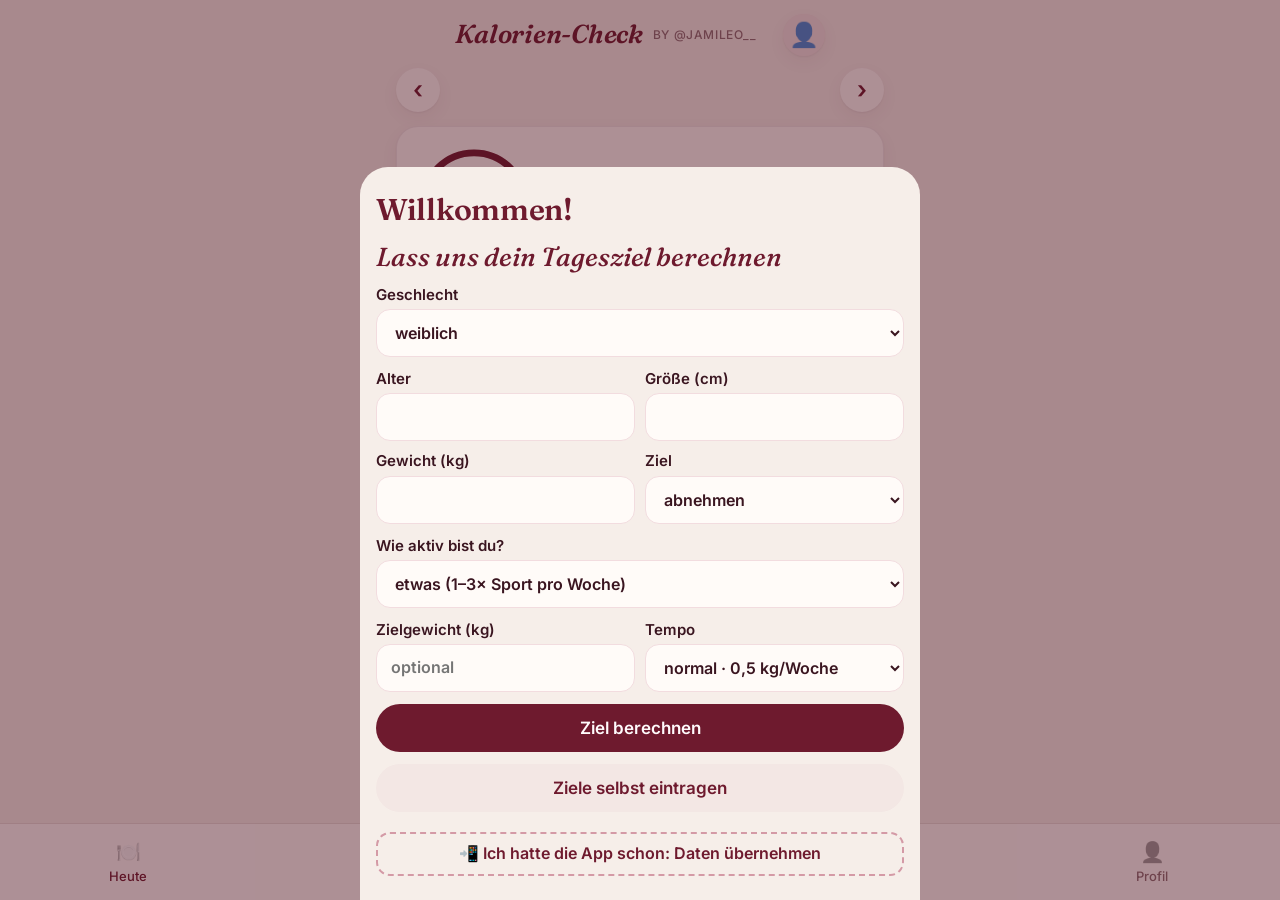
==== commit a8b3c539: "Zykluskalender mit Monatsansicht, Vorhersage und Periode bearbeiten - Monate mit Zyklustag je Tag, e" ====
--- a/index.html
+++ b/index.html
@@ -12,7 +12,7 @@
 <link rel="manifest" href="manifest.webmanifest">
 <link rel="icon" href="icons/icon-192.png">
 <link rel="apple-touch-icon" href="icons/apple-touch-icon.png">
-<link rel="stylesheet" href="app.css?v=30">
+<link rel="stylesheet" href="app.css?v=31">
 </head>
 <body>
 
@@ -268,6 +268,25 @@
   <button data-view="week"><span class="emoji">📊</span>Trends</button>
   <button data-view="profile"><span class="emoji">👤</span>Profil</button>
 </nav>
+
+<!-- Cycle calendar -->
+<div class="sheet-backdrop" id="cycle-sheet" hidden>
+  <div class="sheet cal-sheet" role="dialog" aria-modal="true" aria-labelledby="cycle-title">
+    <div class="sheet-head">
+      <h2 id="cycle-title" class="brush dark">Zyklus</h2>
+      <button class="icon-btn" id="cycle-close" aria-label="Schließen">✕</button>
+    </div>
+    <div class="cal-summary" id="cal-summary"></div>
+    <div class="cal-legend">
+      <span><i class="lg period"></i>Periode</span><span><i class="lg pred"></i>Vorhersage</span>
+      <span><i class="lg fertile"></i>Fruchtbar</span><span><i class="lg ov"></i>Eisprung</span>
+    </div>
+    <div class="cal-months" id="cal-months"></div>
+    <p class="muted small center" id="cal-hint" hidden>Tippe auf die Tage, an denen du deine Periode hattest. Nochmal tippen entfernt sie.</p>
+    <p class="muted small center">Alles geschätzt und nur auf deinem Gerät. Keine Verhütungsmethode.</p>
+    <button class="btn cal-edit" id="cal-edit">Periode bearbeiten</button>
+  </div>
+</div>
 
 <!-- One meal in detail: totals and every entry -->
 <div class="sheet-backdrop" id="meal-sheet" hidden>
@@ -446,15 +465,15 @@
 
 <div class="toast" id="toast" role="status" aria-live="polite"></div>
 
-<script src="config.js?v=30"></script>
-<script src="foods.js?v=30"></script>
-<script src="app.js?v=30"></script>
-<script src="journal.js?v=30"></script>
-<script src="trends.js?v=30"></script>
-<script src="recipes.js?v=30"></script>
-<script src="share.js?v=30"></script>
-<script src="profile.js?v=30"></script>
-<script src="feedback.js?v=30"></script>
-<script src="main.js?v=30"></script>
+<script src="config.js?v=31"></script>
+<script src="foods.js?v=31"></script>
+<script src="app.js?v=31"></script>
+<script src="journal.js?v=31"></script>
+<script src="trends.js?v=31"></script>
+<script src="recipes.js?v=31"></script>
+<script src="share.js?v=31"></script>
+<script src="profile.js?v=31"></script>
+<script src="feedback.js?v=31"></script>
+<script src="main.js?v=31"></script>
 </body>
 </html>
--- a/app.css
+++ b/app.css
@@ -478,3 +478,39 @@
 .meal-list .entry:first-child { border-top: 0; }
 .meal-more { width: 100%; }
 #theme-pick { margin-bottom: 0; }
+
+/* Cycle calendar */
+.j-cycle-btns { display: flex; gap: 8px; flex-wrap: wrap; }
+.cal-sheet { display: flex; flex-direction: column; }
+.cal-summary { display: flex; flex-direction: column; gap: 2px; margin: 4px 0 10px; }
+.cal-summary b { font-family: var(--serif); font-size: 19px; font-weight: 600; }
+.cal-legend { display: flex; flex-wrap: wrap; gap: 6px 14px; font-size: 13px; color: var(--muted); margin-bottom: 8px; }
+.cal-legend span { display: flex; align-items: center; gap: 6px; }
+.lg { width: 14px; height: 14px; border-radius: 50%; display: inline-block; }
+.lg.period { background: var(--cal-period); }
+.lg.pred { border: 2px dotted var(--cal-period-text); }
+.lg.fertile { background: var(--cal-fertile-bg); }
+.lg.ov { border: 2px dotted var(--cal-fertile); }
+:root { --cal-period: #F9DDE4; --cal-period-text: #D6456B; --cal-fertile: #3A9E9A; --cal-fertile-bg: #DDF1F0; }
+@media (prefers-color-scheme: dark) { :root:not([data-theme="light"]) { --cal-period: #5A2433; --cal-period-text: #F48CA8; --cal-fertile: #6CCFC9; --cal-fertile-bg: #1E3B3A; } }
+:root[data-theme="dark"] { --cal-period: #5A2433; --cal-period-text: #F48CA8; --cal-fertile: #6CCFC9; --cal-fertile-bg: #1E3B3A; }
+.cal-month h4 { font-family: var(--serif); font-weight: 600; font-size: 19px; text-align: center; margin: 14px 0 6px; }
+.cal-grid { display: grid; grid-template-columns: repeat(7, 1fr); row-gap: 4px; }
+.cal-wd { text-align: center; font-size: 12px; color: var(--muted); padding-bottom: 4px; }
+.cal-day { position: relative; aspect-ratio: 1; border: 0; background: none; padding: 0; display: flex; flex-direction: column; align-items: center; justify-content: center; color: var(--text); font-size: 17px; cursor: pointer; }
+.cal-day span { width: 40px; height: 40px; border-radius: 50%; display: flex; align-items: center; justify-content: center; }
+.cal-day small { position: absolute; top: 0; left: 4px; font-size: 10px; color: var(--muted); }
+.cal-day i { position: absolute; bottom: -4px; font-style: normal; font-size: 9px; font-weight: 600; text-transform: uppercase; letter-spacing: .04em; color: var(--text); }
+.cal-day.today span { font-weight: 700; }
+.cal-day.period span { background: var(--cal-period); color: var(--cal-period-text); }
+.cal-day.pred span { border: 2px dotted var(--cal-period-text); color: var(--cal-period-text); }
+.cal-day.fertile span { color: var(--cal-fertile); }
+.cal-day.ov span { border: 2px dotted var(--cal-fertile); color: var(--cal-fertile); }
+.cal-day.future:not(.pred):not(.fertile):not(.ov) span { color: var(--muted); }
+/* Edit mode: a ring to tick on every past day */
+.cal-months.editing .cal-day:not([disabled]) span { border: 2px solid var(--rosa); }
+.cal-months.editing .cal-day.period span { border-color: var(--cal-period-text); background: var(--cal-period-text); color: #fff; }
+.cal-months.editing .cal-day[disabled] { opacity: .35; cursor: default; }
+.cal-edit { flex: none; margin-top: 10px; box-shadow: 0 6px 18px rgba(58, 21, 32, .18); }
+.cal-sheet { height: 92vh; overflow: hidden; }
+.cal-months { flex: 1; min-height: 0; overflow-y: auto; margin: 0 -4px; padding: 0 4px; }
